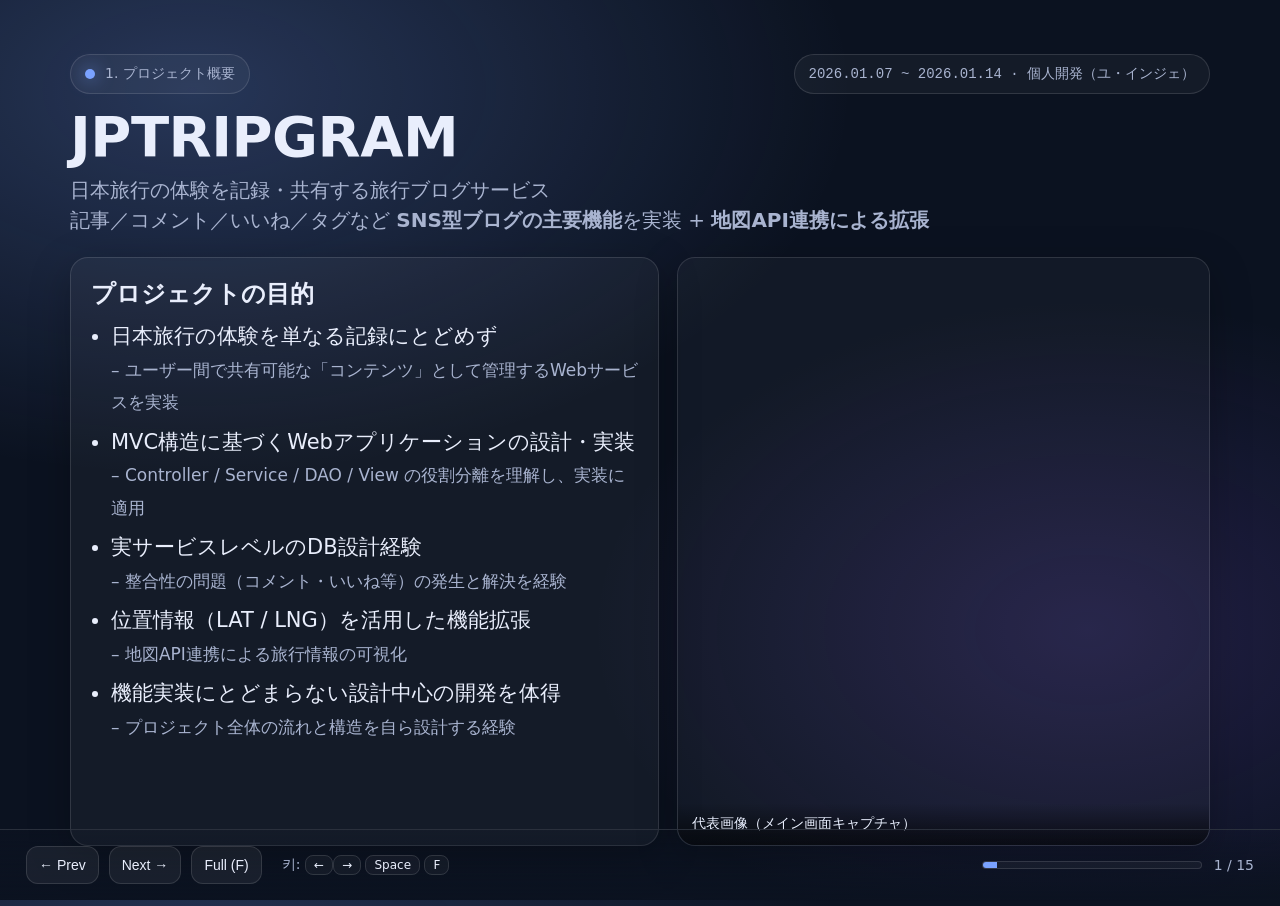
==== index.html @ 34caca85 "Rename ppt-jp.html to index.html" ====
<!doctype html>
<html lang="ko">
<head>
  <meta charset="utf-8" />
  <meta name="viewport" content="width=device-width,initial-scale=1" />
  <title>JPTRIPGRAM | 전체 발표 슬라이드</title>
  <style>
    :root{
      --bg:#0b1220; --text:#e9eefc; --muted:#a9b4d0;
      --accent:#7aa2ff; --line:rgba(255,255,255,.12);
      --card:rgba(255,255,255,.04);
    }
    *{box-sizing:border-box}
    html,body{height:100%; margin:0; font-family:system-ui,-apple-system,Segoe UI,Roboto,Helvetica,Arial,"Apple SD Gothic Neo","Noto Sans KR",sans-serif;}
    body{
      background:
        radial-gradient(1200px 700px at 15% 10%, rgba(122,162,255,.25), transparent 55%),
        radial-gradient(900px 600px at 85% 70%, rgba(139,92,246,.18), transparent 55%),
        var(--bg);
      color:var(--text);
      overflow:hidden;
    }
    .deck{height:100%; width:100%; position:relative;}
    .slide{
      position:absolute; inset:0;
      padding:54px 70px;
      display:flex; flex-direction:column;
      opacity:0; transform:translateY(8px) scale(.995);
      transition:opacity .25s ease, transform .25s ease;
      pointer-events:none;
    }
    .slide.active{opacity:1; transform:translateY(0) scale(1); pointer-events:auto;}

    /* Header */
    .top{display:flex; align-items:flex-start; justify-content:space-between; gap:24px;}
    .badge{display:inline-flex; gap:10px; align-items:center; padding:10px 14px; border:1px solid var(--line); border-radius:999px; background:rgba(255,255,255,.04); color:var(--muted); font-size:14px;}
    .dot{width:10px; height:10px; border-radius:50%; background:var(--accent); box-shadow:0 0 18px rgba(122,162,255,.9);}

    /* Typography */
    h1{font-size:56px; letter-spacing:-.5px; margin:10px 0 6px;}
    h2{font-size:44px; letter-spacing:-.4px; margin:6px 0 12px;}
    h3{font-size:24px; margin:0 0 10px;}
    p{margin:0; color:var(--muted); font-size:20px; line-height:1.5;}
    ul{margin:10px 0 0; padding-left:20px;}
    li{color:var(--text); font-size:21px; line-height:1.55; margin:8px 0;}
    li span{color:var(--muted); font-size:17px;}
    .mono{font-family:ui-monospace,SFMono-Regular,Menlo,Monaco,Consolas,"Liberation Mono","Courier New",monospace;}

	.techItem.wide{
  grid-column: span 2;        /* 🔥 가로 2칸 차지 */
}

.techItem.wide span{
  font-size:17px;             /* 살짝 키워도 안정 */
  white-space:nowrap;         /* 줄바꿈 방지 */
}
    /* Cards & Layout */
    .card{
      border:1px solid var(--line);
      background:var(--card);
      border-radius:18px;
      padding:20px 20px;
      box-shadow:0 12px 40px rgba(0,0,0,.25);
      min-height:0;
    }
    .grid{
      margin-top:22px;
      display:grid;
      gap:18px;
      grid-template-columns: 1.05fr .95fr;
      flex:1;
      min-height:0;
    }
    .shotLayout{margin-top:18px; display:grid; grid-template-columns: 1.15fr .85fr; gap:18px; flex:1; min-height:0;}
    .twoCol{display:grid; grid-template-columns:1fr 1fr; gap:18px; margin-top:18px; flex:1; min-height:0;}
    .spacer{height:14px}

    /* Media */
    .mediaFrame{
      border:1px solid var(--line);
      background:rgba(255,255,255,.03);
      border-radius:18px;
      overflow:hidden;
      box-shadow:0 12px 40px rgba(0,0,0,.25);
      position:relative;
      min-height:320px;
      min-height:0;
    }
    .mediaFrame.tall{min-height:430px;}  /* 너무 크게 잡으면 슬라이드가 넘쳐서 잘릴 수 있음 */
    .mediaFrame.small{min-height:240px;}

    /* ✅ 이미지: 안 잘리게(특히 MVC, ERD 같은 세로형) */
    .mediaFrame img{
      width:100%;
      height:100%;
      display:block;
      object-fit:contain;
      object-position:center;
      background:#fff;
    }

	.urlGrid{
  display:grid;
  grid-template-columns: 1fr 1fr 1fr;
  gap:18px;
  flex:1;
  min-height:0;
}
.urlCard{ padding:18px; }
.urlList{
  margin:10px 0 0;
  padding-left:0;
  list-style:none;
}
.urlList li{
  display:flex;
  align-items:baseline;
  gap:10px;
  padding:8px 0;
  border-bottom:1px dashed rgba(255,255,255,.10);
  font-size:16px;            /* 기존 li(21px)보다 줄여서 fit */
  margin:0;
}
.urlList li:last-child{ border-bottom:none; }

.urlList .mono{
  font-size:15px;
  color:#e9eefc;
  white-space:nowrap;
}
.urlList .lbl{
  color:rgba(233,238,252,.72);
  font-size:15px;
  overflow:hidden;
  text-overflow:ellipsis;
  white-space:nowrap;
}
.urlList .sep{ color:rgba(233,238,252,.35); }

.urlList .tag{
  margin-left:auto;
  font-size:12px;
  padding:2px 8px;
  border-radius:999px;
  border:1px solid rgba(255,255,255,.18);
  background:rgba(255,255,255,.06);
  color:rgba(233,238,252,.8);
}

.urlNote{
  margin-top:12px;
  color:rgba(233,238,252,.65);
  font-size:14px;
}
@media (max-width: 980px){
  .urlGrid{ grid-template-columns:1fr; }
  .urlList li{ font-size:15px; }
}
	
	
    /* ✅ 비디오: 기존대로 꽉 차게 */
    .mediaFrame video{
      width:100%;
      height:100%;
      display:block;
      object-fit:cover;
    }

    .caption{
      position:absolute; left:0; right:0; bottom:0;
      padding:12px 14px;
      background:linear-gradient(to top, rgba(0,0,0,.65), rgba(0,0,0,0));
      color:#eaf0ff;
      font-size:14px;
    }
    .placeholder{
      height:100%;
      display:flex; align-items:center; justify-content:center;
      color:rgba(233,238,252,.55);
      font-size:16px;
      border:2px dashed rgba(255,255,255,.18);
      border-radius:18px;
      margin:14px;
      text-align:center;
      padding:16px;
      background:rgba(255,255,255,.02);
    }
    .hint{font-size:14px; color:rgba(233,238,252,.7); margin-top:10px;}

    /* Tech Icons */
    .techGrid{margin-top:18px; display:grid; grid-template-columns:1fr 1fr; gap:18px; flex:1; min-height:0;}
    .techCard{
      border:1px solid var(--line);
      background:var(--card);
      border-radius:18px;
      padding:20px;
      box-shadow:0 12px 40px rgba(0,0,0,.25);
      min-height:0;
    }
    .iconRow{
	  display:grid;
	  grid-template-columns:repeat(4, minmax(0,1fr));
	  gap:16px;
	  margin-top:16px;
	}
    
    .techItem{
	  display:flex;
	  align-items:center;
	  gap:14px;
	  padding:18px 16px;          /* ⬅️ 높이 확보 */
	  border:1px solid var(--line);
	  border-radius:16px;
	  background:rgba(255,255,255,.04);
	}
    .techItem img{
	  width:38px;                 /* ⬅️ 28 → 38 */
	  height:38px;
	  object-fit:contain;
	  filter:drop-shadow(0 8px 18px rgba(0,0,0,.25));
	}

	.techItem span{
	  font-size:17px;             /* ⬅️ 16 → 17 */
	  font-weight:500;
	  color:var(--text);
	}

	.techText{
  display:flex;
  flex-direction:column;
  line-height:1.1;
}

/* 메인 이름 */
.techText .name{
  font-size:16px;
  color:var(--text);
}

/* 버전 (작게, 은은하게) */
.techText .version{
  font-size:12px;
  color:var(--muted);
  opacity:.85;
}
	
    .techNote{margin-top:14px; color:var(--muted); font-size:16px; line-height:1.5;}

    /* Footer */
    .footer{
      position:absolute; left:0; right:0; bottom:0;
      padding:16px 26px;
      display:flex; align-items:center; justify-content:space-between;
      border-top:1px solid var(--line);
      background:linear-gradient(to top, rgba(11,18,32,.88), rgba(11,18,32,0));
      font-size:14px; color:var(--muted);
    }
    .controls{display:flex; gap:10px; align-items:center;}
    button{
      border:1px solid var(--line); background:rgba(255,255,255,.06);
      color:var(--text); border-radius:12px; padding:10px 12px;
      cursor:pointer; font-size:14px;
    }
    button:hover{background:rgba(255,255,255,.10)}
    .progress{height:8px; width:220px; border-radius:999px; border:1px solid var(--line); overflow:hidden; background:rgba(255,255,255,.04)}
    .bar{height:100%; width:0%; background:var(--accent)}
    .kbd{border:1px solid var(--line); padding:2px 8px; border-radius:8px; background:rgba(255,255,255,.04); color:var(--text); font-size:12px;}

    @media (max-width: 980px){
      .slide{padding:26px 20px;}
      .grid,.shotLayout,.twoCol,.techGrid{grid-template-columns:1fr;}
      .iconRow{grid-template-columns:repeat(2, minmax(0,1fr));}
      h1{font-size:42px;}
      h2{font-size:34px;}
      li{font-size:19px;}
      p{font-size:18px;}
      .progress{display:none;}
      .mediaFrame{min-height:220px;}
      .mediaFrame.tall{min-height:260px;}
    }
  </style>
</head>

<body>
  <div class="deck" id="deck">

    <!-- ✅ 1. 프로젝트 개요 -->
    <section class="slide active">
  <div class="top">
    <div class="badge"><span class="dot"></span> 1. プロジェクト概要</div>
    <div class="badge mono">2026.01.07 ~ 2026.01.14 · 個人開発（ユ・インジェ）</div>
  </div>
  <h1>JPTRIPGRAM</h1>
  <p>
    日本旅行の体験を記録・共有する旅行ブログサービス<br/>
    記事／コメント／いいね／タグなど
    <b>SNS型ブログの主要機能</b>を実装 +
    <b>地図API連携による拡張</b>
  </p>

  <div class="grid">
    <div class="card">
      <h3>プロジェクトの目的</h3>
      <ul>
        <li>
          日本旅行の体験を単なる記録にとどめず
          <br>
          <span>– ユーザー間で共有可能な「コンテンツ」として管理するWebサービスを実装</span>
        </li>
        <li>
          MVC構造に基づくWebアプリケーションの設計・実装
          <br>
          <span>– Controller / Service / DAO / View の役割分離を理解し、実装に適用</span>
        </li>
        <li>
          実サービスレベルのDB設計経験
          <br>
          <span>– 整合性の問題（コメント・いいね等）の発生と解決を経験</span>
        </li>
        <li>
          位置情報（LAT / LNG）を活用した機能拡張
          <br>
          <span>– 地図API連携による旅行情報の可視化</span>
        </li>
        <li>
          機能実装にとどまらない設計中心の開発を体得
          <br>
          <span>– プロジェクト全体の流れと構造を自ら設計する経験</span>
        </li>
      </ul>
    </div>

    <div class="mediaFrame tall">
      <img src="slides/assets/images/cover.png" alt="代表画像（メイン画面キャプチャ）"
           onerror="this.remove(); this.parentElement.querySelector('.placeholder').style.display='flex';" />
      <div class="placeholder" style="display:none;">
        assets/cover.png<br/>メイン画面キャプチャ（代表画像）を入れてください
      </div>
      <div class="caption">代表画像（メイン画面キャプチャ）</div>
    </div>
  </div>
</section>


    <!-- ✅ 1-1. (데모) 메인화면 동영상 -->
    <section class="slide">
  <div class="top">
    <div class="badge"><span class="dot"></span> デモ動画</div>
  </div>
  <h2>メイン画面デモ</h2>
  <p>サービスの流れ（一覧 → 詳細 → インタラクション）を短くデモします。</p>

  <div class="mediaFrame tall" style="flex:1; margin-top:18px;">
    <video
      src="slides/assets/images/main.mp4"
      poster="slides/assets/main-poster.png"
      controls
      preload="metadata"
      onerror="this.remove(); this.parentElement.querySelector('.placeholder').style.display='flex';"
    ></video>
    <div class="placeholder" style="display:none;">
      assets/main.mp4<br/>メイン画面の動画を入れてください
    </div>
    <div class="caption">メイン画面動画</div>
  </div>
  <div class="hint">
    キー：<span class="kbd">F</span> 全画面 /
    <span class="kbd">→</span> 次のスライド
  </div>
</section>


    <!-- ✅ 2. 개발 환경 및 사용 기술 (아이콘) -->
    <section class="slide">
  <div class="top">
    <div class="badge"><span class="dot"></span> 2. 開発環境・使用技術</div>
  </div>
  <h2>開発環境・使用技術</h2>

  <div class="techGrid">
    <div class="techCard">
      <h3>開発環境</h3>
      <div class="iconRow">
        <div class="techItem">
          <img src="https://cdn.jsdelivr.net/gh/devicons/devicon/icons/apple/apple-original.svg" alt="macOS">
          <span>macOS</span>
        </div>
        <div class="techItem">
          <img src="https://cdn.jsdelivr.net/gh/devicons/devicon/icons/eclipse/eclipse-original.svg" alt="Eclipse">
          <span>Eclipse 24-09</span>
        </div>
        <div class="techItem">
          <img src="https://cdn.jsdelivr.net/gh/devicons/devicon/icons/tomcat/tomcat-original.svg" alt="Tomcat">
          <span>Tomcat 9</span>
        </div>
        <div class="techItem">
          <img src="https://cdn.jsdelivr.net/gh/devicons/devicon/icons/oracle/oracle-original.svg" alt="Oracle">
          <span>Oracle DB</span>
        </div>
        <div class="techItem wide">
          <img src="slides/assets/icons/sql.png" alt="Oracle SQL Developer">
          <div class="techText">
            <span class="name">SQL Developer</span>
            <span class="version">v24.3.1.347</span>
          </div>
        </div>
      </div>
      <div class="techNote">OS / IDE / WAS / DB を中心に整理しました。</div>
    </div>

    <div class="techCard">
      <h3>使用技術</h3>
      <div class="iconRow">
        <div class="techItem">
          <img src="https://cdn.jsdelivr.net/gh/devicons/devicon/icons/html5/html5-original.svg" alt="HTML5">
          <span>HTML5</span>
        </div>
        <div class="techItem">
          <img src="https://cdn.jsdelivr.net/gh/devicons/devicon/icons/css3/css3-original.svg" alt="CSS3">
          <span>CSS3</span>
        </div>
        <div class="techItem">
          <img src="https://cdn.jsdelivr.net/gh/devicons/devicon/icons/javascript/javascript-original.svg" alt="JavaScript">
          <span>Java<br>Script</span>
        </div>
        <div class="techItem">
          <img src="https://cdn.jsdelivr.net/gh/devicons/devicon/icons/java/java-original.svg" alt="JSP">
          <span>JSP / JSTL</span>
        </div>
        <div class="techItem">
          <img src="https://cdn.jsdelivr.net/gh/devicons/devicon/icons/java/java-original.svg" alt="Java">
          <span>Java17/<br>Servlet/<br>JDBC</span>
        </div>
        <div class="techItem">
          <img src="https://cdn.jsdelivr.net/gh/devicons/devicon/icons/oracle/oracle-original.svg" alt="Oracle SQL">
          <span>Oracle SQL</span>
        </div>
        <div class="techItem">
          <img src="https://simpleicons.org/icons/leaflet.svg" alt="Leaflet">
          <span>Leaflet Open<br>Street<br>Map</span>
        </div>
        <div class="techItem">
          <img src="https://unpkg.com/@lobehub/icons-static-png@latest/light/openai.png" alt="ChatGPT">
          <span>Chat<br>GPT</span>
        </div>
      </div>

      <div class="techNote">
        <b>フレームワークを使わず、純粋なMVC構造</b>で実装しました。<br/>
        セッションベースのログイン / 画像ファイルアップロードを含みます。
      </div>
    </div>
  </div>

  <div class="hint">アイコンは外部リンク（CDN）を利用しています。</div>
</section>


    <!-- ✅ 3. MVC 패턴 및 시스템 구조 -->
    <section class="slide">
  <div class="top">
    <div class="badge"><span class="dot"></span> 3. MVCパターン・システム構成</div>
  </div>
  <h2>MVCパターン・システム構成</h2>

  <div class="grid">
    <div class="card">
      <h3>構成の説明</h3>
      <ul>
        <li><b>Controller（Servlet）</b>：リクエストURLの処理、Service呼び出し、View連携</li>
        <li><b>Service</b>：ビジネスロジック処理、DAO呼び出しの分離</li>
        <li><b>DAO</b>：DBアクセス専任、SQL／ResultSet処理</li>
        <li><b>View（JSP）</b>：JSTLベースの出力／UI提供</li>
      </ul>
      <div class="spacer"></div>
      <h3>リクエストの流れ</h3>
      <p class="mono" style="font-size:16px; line-height:1.6; color:rgba(233,238,252,.8);">
        Client → Controller → Service → DAO → DB<br/>
        &nbsp;&nbsp;&nbsp;&nbsp;&nbsp;&nbsp;&nbsp;&nbsp;&nbsp;&nbsp;&nbsp;&nbsp;&nbsp;&nbsp;&nbsp;&nbsp;&nbsp;&nbsp;&nbsp;&nbsp;&nbsp;&nbsp;&nbsp;&nbsp;↓<br/>
        &nbsp;&nbsp;&nbsp;&nbsp;&nbsp;&nbsp;&nbsp;&nbsp;&nbsp;&nbsp;&nbsp;&nbsp;&nbsp;&nbsp;&nbsp;&nbsp;&nbsp;&nbsp;&nbsp;&nbsp;&nbsp;&nbsp;JSP（View）
      </p>
    </div>

    <div class="mediaFrame tall">
      <img src="slides/assets/images/mvc.png" alt="MVCダイアグラム"
           onerror="this.remove(); this.parentElement.querySelector('.placeholder').style.display='flex';" />
      <div class="placeholder" style="display:none;">MVCダイアグラム</div>
      <div class="caption">MVC構成ダイアグラム</div>
    </div>
  </div>
</section>


    <!-- ✅ 4. DB 설계 -->
   <section class="slide">
  <div class="top">
    <div class="badge"><span class="dot"></span> 4. DB設計</div>
  </div>
  <h2>DB設計（ERD）</h2>

  <div class="grid" style="grid-template-columns: 1.15fr .85fr;">
    <div class="mediaFrame tall">
      <img src="slides/assets/images/erd.png" alt="ERD"
           onerror="this.remove(); this.parentElement.querySelector('.placeholder').style.display='flex';" />
      <div class="placeholder" style="display:none;">
        slides/assets/erd.png<br/>ERD画像を入れてください
      </div>
      <div class="caption">主要テーブルの関連（ERD）</div>
    </div>

    <div class="card">
      <h3>主要テーブル</h3>
      <ul>
        <li>JPMEMBER：会員</li>
        <li>JPBLOG：旅行記事</li>
        <li>JPCOMMENT：コメント</li>
        <li>JPBLOG_LIKE：いいね</li>
        <li>JPBLOG_TAG：タグ</li>
      </ul>
      <div class="spacer"></div>
      <h3>設計の特徴</h3>
      <ul>
        <li>記事中心の設計（コメント／いいね／タグ → BNO参照）</li>
        <li><b>MEMBER と COMMENT を直接FKで結合しない</b>（退会会員のデータ保持が目的）</li>
        <li>座標（LAT / LNG）カラムによる地図機能拡張</li>
      </ul>
    </div>
  </div>
</section>


    <!-- ✅ 5. URL 설계 -->
	<section class="slide">
  <div class="top">
    <div class="badge"><span class="dot"></span> 5. URL設計</div>
  </div>
  <h2>URL設計</h2>
  <p style="margin:0;color:rgba(233,238,252,.75);font-size:18px;">
    機能ごとにPrefixを統一し、処理／ページを
    <span class="mono">*.do / *pro.do</span> に分離しました。
  </p>

  <div class="urlGrid" style="margin-top:18px;">
    <!-- 会員 -->
    <div class="card urlCard">
      <h3>会員（jpmem）</h3>
      <ul class="urlList">
        <li><span class="mono">/jpmem/login.do</span><span class="sep">·</span><span class="lbl">ログインページ</span></li>
        <li><span class="mono">/jpmem/loginpro.do</span><span class="sep">·</span><span class="lbl">ログイン処理</span></li>
        <li><span class="mono">/jpmem/join.do</span><span class="sep">·</span><span class="lbl">会員登録</span></li>
        <li><span class="mono">/jpmem/mypage.do</span><span class="sep">·</span><span class="lbl">マイページ</span></li>
        <li><span class="mono">/jpmem/edit.do</span><span class="sep">·</span><span class="lbl">情報編集</span></li>
        <li><span class="mono">/jpmem/useridcheck.do</span><span class="tag">AJAX</span><span class="lbl">重複チェック</span></li>
      </ul>
      <div class="urlNote">その他：
        <span class="mono">logout.do / editpro.do / withdraw.do</span>
      </div>
    </div>

    <!-- 記事 -->
    <div class="card urlCard">
      <h3>記事（jpblog）</h3>
      <ul class="urlList">
        <li><span class="mono">/jpblog/list.do</span><span class="sep">·</span><span class="lbl">一覧</span></li>
        <li><span class="mono">/jpblog/view.do</span><span class="sep">·</span><span class="lbl">詳細</span></li>
        <li><span class="mono">/jpblog/write.do</span><span class="sep">·</span><span class="lbl">作成</span></li>
        <li><span class="mono">/jpblog/writepro.do</span><span class="sep">·</span><span class="lbl">作成処理</span></li>
        <li><span class="mono">/jpblog/update.do</span><span class="sep">·</span><span class="lbl">編集</span></li>
        <li><span class="mono">/jpblog/updatepro.do</span><span class="sep">·</span><span class="lbl">編集処理</span></li>
      </ul>
      <div class="urlNote">その他：<span class="mono">delete.do</span></div>
    </div>

    <!-- インタラクション -->
    <div class="card urlCard">
      <h3>インタラクション</h3>
      <ul class="urlList">
        <li><span class="mono">/jpblog/commentWrite.do</span><span class="sep">·</span><span class="lbl">コメント登録</span></li>
        <li><span class="mono">/jpblog/commentDelete.do</span><span class="sep">·</span><span class="lbl">コメント削除</span></li>
        <li><span class="mono">/jpblog/like.do</span><span class="sep">·</span><span class="lbl">いいねトグル</span></li>
      </ul>

      <div class="urlNote">
        ルール：
        <span class="mono">*.do</span>（ページ） /
        <span class="mono">*pro.do</span>（処理）
      </div>
    </div>
  </div>

  <div class="hint">
    Prefix（ドメイン）基準で分離し、保守性と拡張性を確保しました。
  </div>
</section>

	

    <!-- ✅ 6. 주요 기능 구현 상세 -->
   <section class="slide">
  <div class="top">
    <div class="badge"><span class="dot"></span> 6. 主要機能の実装詳細</div>
  </div>
  <h2>主要機能の実装詳細</h2>
  <p>主要な画面を基準に機能を説明します。</p>

  <div class="twoCol" style="margin-top:18px;">
    <div class="card">
      <h3>会員機能</h3>
      <ul>
        <li>
          セッションベース認証
          <br>
          <span>– ログイン状態をサーバーで管理し、権限別にアクセス制御</span>
        </li>
        <li>
          会員登録 / ログイン / ログアウト
          <br>
          <span>– 重複IDチェックおよび入力値のバリデーションを適用</span>
        </li>
        <li>
          マイページ（自分の記事 / いいね一覧）
          <br>
          <span>– ユーザー基準でのデータ取得および管理</span>
        </li>
        <li>
          プロフィール編集
          <br>
          <span>– 会員情報変更後、セッションへ反映</span>
        </li>
      </ul>
    </div>
    
    <div class="card">
      <h3>記事機能</h3>
      <ul>
        <li>
          旅行記事のCRUD
          <br>
          <span>– 作成 / 閲覧 / 編集 / 削除の一連の処理を実装</span>
        </li>
        <li>
          地図API連携
          <br>
          <span>– DB上の座標（LAT / LNG）に基づく位置情報の可視化</span>
        </li>
        <li>
          画像アップロードおよびプレビュー
          <br>
          <span>– サーバー保存およびアップロードファイル管理</span>
        </li>
        <li>
          コメント登録 / 削除、いいねトグル
          <br>
          <span>– 非会員アクセス制限および重複防止処理</span>
        </li>
        <li>
          タグベース分類、閲覧数管理
          <br>
          <span>– 記事の探索性および統計データの管理</span>
        </li>
      </ul>
    </div>

    <div class="hint">次のスライドから画面キャプチャで機能を紹介します。</div>
</section>


    <!-- 6-1 로그인 화면 -->
   <section class="slide">
  <div class="top">
    <div class="badge"><span class="dot"></span> 6. 主要機能 - ログイン</div>
  </div>
  <h2>ログイン画面</h2>

  <div class="shotLayout">
    <div class="mediaFrame">
      <video
        src="slides/assets/images/member.mp4"
        poster="slides/assets/main-poster.png"
        controls
        preload="metadata"
        onerror="this.remove(); this.parentElement.querySelector('.placeholder').style.display='flex';"
      ></video>
      <div class="placeholder" style="display:none;">
        assets/login.png<br/>ログイン画面のキャプチャを入れてください
      </div>
      <div class="caption">ログイン／会員登録画面</div>
    </div>

    <div class="card">
      <h3>実装ポイント</h3>
      <ul>
        <li>セッションベースのログイン処理</li>
        <li>ログイン状態に応じたメニュー／機能制御</li>
        <li>会員登録（Join）機能の実装および入力値バリデーション</li>
        <li>重複IDチェックによるアカウントの整合性確保</li>
        <li>権限（Role）拡張を考慮した構造設計</li>
        <li>ログアウト時のセッション無効化処理</li>
      </ul>
    </div>
  </div>
</section>


    <!-- 6-2 글쓰기 화면 -->
    <section class="slide">
  <div class="top">
    <div class="badge"><span class="dot"></span> 6. 主要機能 - 作成</div>
  </div>
  <h2>作成画面</h2>

  <div class="shotLayout">
    <div class="mediaFrame">
      <video
        src="slides/assets/images/writer.mp4"
        poster="slides/assets/main-poster.png"
        controls
        preload="metadata"
        onerror="this.remove(); this.parentElement.querySelector('.placeholder').style.display='flex';"
      ></video>
      <div class="placeholder" style="display:none;">
        assets/write.png<br/>作成画面のキャプチャを入れてください
      </div>
      <div class="caption">記事作成 / 画像アップロード</div>
    </div>

    <div class="card">
      <h3>実装ポイント</h3>
      <ul>
        <li>記事の作成 / 編集 / 削除（CRUD）</li>
        <li>画像アップロードおよびサーバー保存処理</li>
        <li>カテゴリ（CITY / FESTIVAL / FOOD）の分岐</li>
        <li>地図API連携による位置情報の可視化</li>
        <li>座標（LAT / LNG）に基づく記事位置管理</li>
      </ul>
    </div>
  </div>
</section>


    <!-- 6-3 상세 화면 -->
   <section class="slide">
  <div class="top">
    <div class="badge"><span class="dot"></span> 6. 主要機能 - 詳細</div>
  </div>
  <h2>詳細画面</h2>

  <div class="shotLayout">
    <div class="mediaFrame">
      <video
        src="slides/assets/images/view.mp4"
        poster="slides/assets/main-poster.png"
        controls
        preload="metadata"
        onerror="this.remove(); this.parentElement.querySelector('.placeholder').style.display='flex';"
      ></video>
      <div class="placeholder" style="display:none;">
        assets/view.png<br/>詳細画面のキャプチャを入れてください
      </div>
      <div class="caption">記事詳細 / コメント / いいね</div>
    </div>

    <div class="card">
      <h3>実装ポイント</h3>
      <ul>
        <li>閲覧数の増加処理</li>
        <li>コメント登録 / 削除機能の実装</li>
        <li>いいねトグル処理（重複防止ロジック設計）</li>
        <li>タグベースの記事分類および拡張構造</li>
        <li>Instagram UI を参考にした記事詳細（View）ページ設計</li>
        <li>CSS衝突回避のためのエリア別レイアウト分離</li>
        <li>本文エリアの独立スクロールによる可読性向上</li>
        <li>コメントのページング対応による大量データ処理</li>
      </ul>
    </div>
  </div>
</section>


    <!-- 6-4 마이페이지 -->
   <section class="slide">
  <div class="top">
    <div class="badge"><span class="dot"></span> 6. 主要機能 - マイページ</div>
  </div>
  <h2>マイページ</h2>

  <div class="shotLayout">
    <div class="mediaFrame">
      <video
        src="slides/assets/images/mypage.mp4"
        poster="slides/assets/main-poster.png"
        controls
        preload="metadata"
        onerror="this.remove(); this.parentElement.querySelector('.placeholder').style.display='flex';"
      ></video>
      <div class="placeholder" style="display:none;">
        assets/mypage.png<br/>マイページ画面のキャプチャを入れてください
      </div>
      <div class="caption">マイページ（自分の記事 / いいね など）</div>
    </div>

    <div class="card">
      <h3>実装ポイント</h3>
      <ul>
        <li>
          ログインユーザー基準のデータ取得
          <br>
          <span>– セッション情報を基にしたパーソナライズドデータ提供</span>
        </li>
        <li>
          自分が作成した記事一覧の表示
          <br>
          <span>– 記事ごとのコメント数を併せて表示し、活動状況を可視化</span>
        </li>
        <li>
          自分のコメント / いいねした記事の管理
          <br>
          <span>– ユーザーの活動履歴を一画面で確認可能</span>
        </li>
        <li>
          ユーザープロフィール情報の表示
          <br>
          <span>– 会員登録時に設定したプロフィール情報を反映</span>
        </li>
        <li>
          プロフィール機能の拡張を考慮した構造
          <br>
          <span>– 将来的なフォロー・通知機能の拡張を想定した設計</span>
        </li>
      </ul>
    </div>
  </div>
</section>


    <!-- ✅ 7. 핵심 구현 사항 -->
   <section class="slide">
  <div class="top">
    <div class="badge"><span class="dot"></span> 7. 主要な実装ポイント</div>
  </div>
  <h2>主要な実装ポイント</h2>

  <div class="twoCol" style="margin-top:18px;">
    <div class="card">
      <h3>サーバー / DB</h3>
      <ul>
        <li>
          セッションベースの認証処理<br>
          <span>– ログイン状態をサーバーで管理し、権限別にアクセス制御を実装</span>
        </li>
        <li>
          Oracle Sequence を活用したPK管理<br>
          <span>– 同時リクエスト環境でも重複しないキー生成を保証</span>
        </li>
        <li>
          複数テーブルの関連設計（コメント／いいね／タグ）<br>
          <span>– 記事中心の構造で拡張性とデータ整合性を考慮</span>
        </li>
      </ul>
    </div>

    <div class="card">
      <h3>View / UI</h3>
      <ul>
        <li>
          JSTL + EL によるデータレンダリング<br>
          <span>– JSPでのJavaコード使用を最小限に抑え、可読性を向上</span>
        </li>
        <li>
          カテゴリ分岐：CITY / FESTIVAL / FOOD<br>
          <span>– 単一構造で多様なコンテンツを管理できるよう設計</span>
        </li>
        <li>
          共通CSS / ページ別CSSの分離<br>
          <span>– スタイル衝突を防ぎ、保守性を高める構成</span>
        </li>
      </ul>
    </div>
  </div>
</section>



    <!-- ✅ 9. 현재 한계 및 개선 방향 + 지도 API -->
   <section class="slide">
  <div class="top">
    <div class="badge"><span class="dot"></span> 8. 現在の課題と改善方針</div>
  </div>
  <h2>現在の課題と改善方針</h2>

  <div class="grid" style="grid-template-columns: 1fr 1fr; margin-top:18px;">

    <!-- 現在の課題 -->
    <div class="card">
      <h3>現状（課題）</h3>
      <ul>
        <li>コメント／いいね操作時にページ全体が再読み込みされる</li>
        <li>UX低下：インタラクションが即時反映されず、操作の流れが途切れる</li>
        <li>サーバーリクエスト増加：全体再レンダリング／クエリ再実行による非効率</li>
        <li>コメント数増加に伴う画面ロード／スクロールの体感性能低下</li>
      </ul>

      <div class="spacer"></div>
      <h3>原因</h3>
      <ul>
        <li>JSPベースのページレンダリング中心構造</li>
        <li>コメント／いいね処理が「ページ単位のリクエスト」に集約されている</li>
      </ul>
    </div>

    <!-- 改善 + 将来機能 -->
    <div class="card">
      <h3>改善計画</h3>
      <ul>
        <li>AJAX導入：コメント／いいねを非同期処理し即時反映</li>
        <li>JSONレスポンスによる「必要な領域のみ」の部分更新</li>
        <li>RESTエンドポイント分離による機能単位の拡張性確保</li>
        <li>重複防止／同時実行を考慮したいいねトグルロジックの安定化</li>
      </ul>

      <div class="spacer"></div>
      <h3>今後の追加機能</h3>
      <ul>
        <li>フォロー／フォロワー機能：ユーザー関係に基づくフィード構成</li>
        <li>マイフィード（タイムライン）：フォロー中ユーザーの記事一覧</li>
        <li>通知機能：いいね／コメント／フォローのイベント通知</li>
      </ul>

      <div class="hint">
        目標：「リロード不要のUX」＋「SNS型機能を拡張可能な構造」
      </div>
    </div>

  </div>
</section>



    <!-- ✅ 10. 배운 점과 성장 -->
   <section class="slide">
  <div class="top">
    <div class="badge"><span class="dot"></span> 9. 学んだことと成長</div>
  </div>
  <h2>学んだことと成長</h2>

  <div class="grid" style="grid-template-columns: 1fr 1fr; margin-top:18px;">

    <!-- 左：学び -->
    <div class="card">
      <h3>学んだことと成長</h3>
      <ul>
        <li>
          MVCリクエストフローの理解
          <br>
          <span>– Controller → Service → DAO → View の構造を実感</span>
        </li>
        <li>
          設計の重要性を認識
          <br>
          <span>– 機能追加時のDB構造変更コストを体験</span>
        </li>
        <li>
          タグ機能の実装経験
          <br>
          <span>– 多対多関係設計の難しさを学習</span>
        </li>
        <li>
          問題解決能力の向上
          <br>
          <span>– トラブル原因の分析と構造的改善を経験</span>
        </li>
      </ul>
    </div>

    <!-- 右：要約 -->
    <div class="card">
      <h3>一言でまとめると</h3>
      <ul>
        <li>「MVC構造をなぞる段階から」</li>
        <li>→「自ら設計し、つなげられる段階へ成長」</li>
      </ul>

      <div class="spacer"></div>

      <h3>次の目標</h3>
      <ul>
        <li>AJAXベースの非同期処理導入</li>
        <li>外部APIの積極的な活用</li>
        <li>設計中心の開発スタイルを継続</li>
      </ul>
    </div>

  </div>
</section>



    <!-- ✅ 11. まとめ -->
<section class="slide">
  <div class="top">
    <div class="badge"><span class="dot"></span> 10. まとめ</div>
  </div>
  <h2>まとめ</h2>

  <div class="grid" style="grid-template-columns: 1fr 1fr; margin-top:18px;">
    <div class="card">
      <ul>
        <li>JPTRIPGRAMは実運用可能な旅行ブログサービス</li>
        <li>個人開発で企画 → 設計 → 実装 → デバッグまで一貫して経験</li>
        <li>今後はフレームワークベースでの拡張を予定</li>
      </ul>
      <div class="spacer"></div>
      <p style="font-size:22px; font-weight:600;">
        本プロジェクトを足がかりに
      </p>
      <p style="font-size:22px; font-weight:600;">
        さらに完成度の高いサービスとして、またお目にかかります。
      </p>
      <div class="spacer"></div>
      <p style="font-size:20px; color:rgba(233,238,252,.85);">
        ご清聴ありがとうございました。Q&amp;A
      </p>
    </div>

    <div class="mediaFrame tall">
      <img src="slides/assets/images/LOGO.png" alt="エンディング画像（任意）"
           onerror="this.remove(); this.parentElement.querySelector('.placeholder').style.display='flex';" />
      <div class="placeholder" style="display:none;">
        assets/ending.png（任意）<br/>エンディング用画像（メインキャプチャの再利用も可）
      </div>
    </div>
  </div>
</section>


    <!-- ✅ 공통 Footer / Controls -->
    <div class="footer">
      <div class="controls">
        <button id="prevBtn">← Prev</button>
        <button id="nextBtn">Next →</button>
        <button id="fsBtn">Full (F)</button>
        <span style="margin-left:10px;color:var(--muted)">
          키: <span class="kbd">←</span><span class="kbd">→</span> <span class="kbd">Space</span> <span class="kbd">F</span>
        </span>
      </div>
      <div style="display:flex; align-items:center; gap:12px;">
        <div class="progress"><div class="bar" id="bar"></div></div>
        <div><span id="idx">1</span> / <span id="total">1</span></div>
      </div>
    </div>

  </div>

  <script>
    const slides = Array.from(document.querySelectorAll('.slide'));
    const total = slides.length;
    const idxEl = document.getElementById('idx');
    const totalEl = document.getElementById('total');
    const bar = document.getElementById('bar');
    totalEl.textContent = total;

    function clamp(n, min, max){ return Math.max(min, Math.min(max, n)); }

    let current = 0;

    function pauseAllVideos(){
      document.querySelectorAll('video').forEach(v => { try{ v.pause(); }catch(e){} });
    }

    function show(n){
      n = clamp(n, 0, total-1);
      pauseAllVideos();
      slides.forEach((s,i)=> s.classList.toggle('active', i===n));
      idxEl.textContent = (n+1);
      bar.style.width = ((n+1)/total*100) + '%';
      location.hash = '#' + (n+1);
      current = n;
    }

    function next(){ show(current+1); }
    function prev(){ show(current-1); }

    document.getElementById('nextBtn').addEventListener('click', next);
    document.getElementById('prevBtn').addEventListener('click', prev);

    function toggleFull(){
      if(!document.fullscreenElement) document.documentElement.requestFullscreen?.();
      else document.exitFullscreen?.();
    }
    document.getElementById('fsBtn').addEventListener('click', toggleFull);

    window.addEventListener('keydown', (e)=>{
      const k = e.key;
      if(k === 'ArrowRight' || k === ' ' || k === 'PageDown'){ e.preventDefault(); next(); }
      if(k === 'ArrowLeft' || k === 'PageUp'){ e.preventDefault(); prev(); }
      if(k.toLowerCase() === 'f'){ e.preventDefault(); toggleFull(); }
    });

    function initFromHash(){
      const h = location.hash.replace('#','');
      const n = parseInt(h, 10);
      if(!Number.isNaN(n)) show(n-1);
      else show(0);
    }
    window.addEventListener('hashchange', initFromHash);
    initFromHash();
  </script>
</body>
</html>
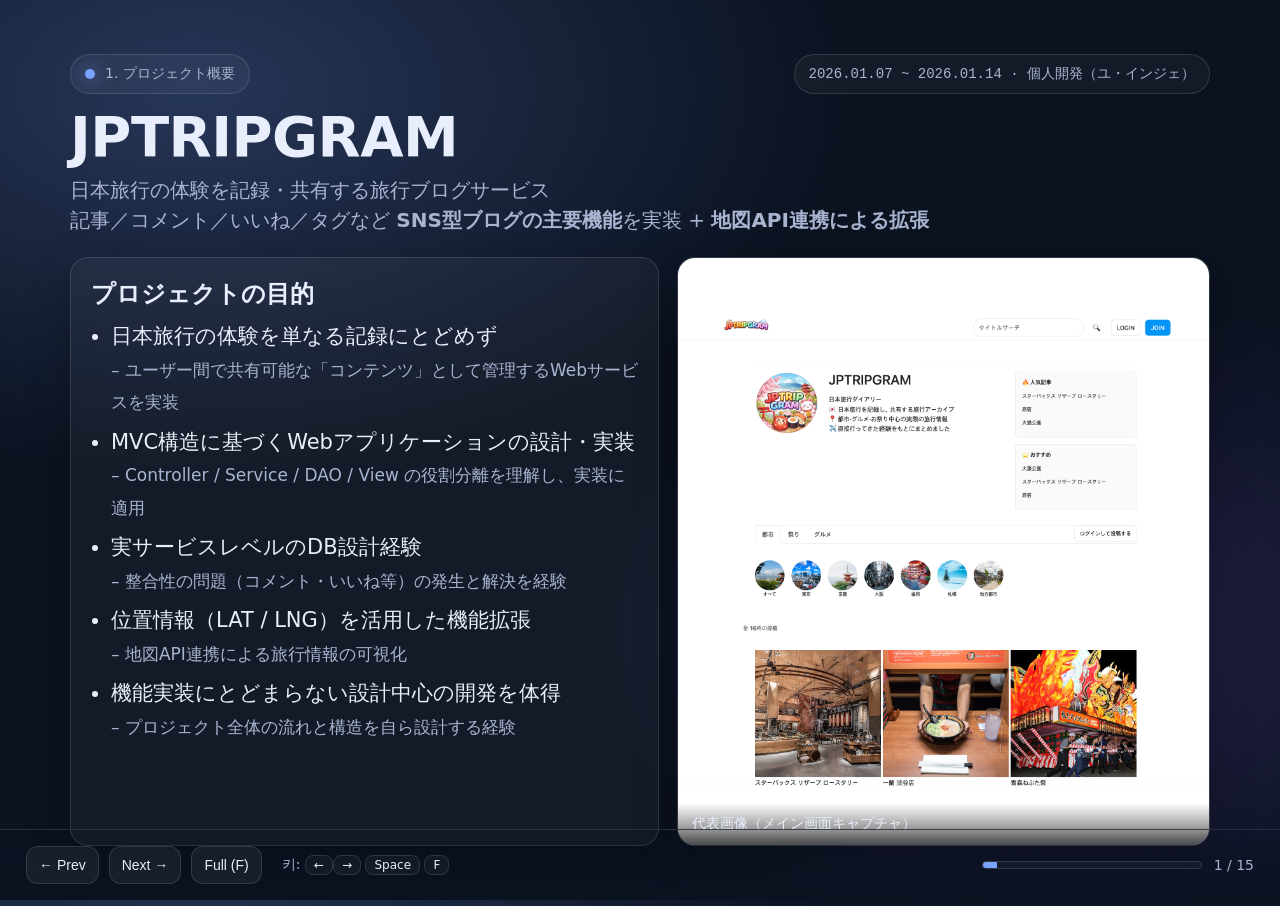
==== commit 8c3a5f65: "Rename ppt-jp.html to index.html" ====
--- a/index.html
+++ b/index.html
@@ -352,13 +352,15 @@
   <p>サービスの流れ（一覧 → 詳細 → インタラクション）を短くデモします。</p>
 
   <div class="mediaFrame tall" style="flex:1; margin-top:18px;">
-    <video
-      src="slides/assets/images/main.mp4"
-      poster="slides/assets/main-poster.png"
-      controls
-      preload="metadata"
-      onerror="this.remove(); this.parentElement.querySelector('.placeholder').style.display='flex';"
-    ></video>
+    <iframe
+	  width="100%"
+	  height="100%"
+	  src="https://www.youtube.com/embed/fZ2vJ2tIFTM"
+	  title="YouTube video player"
+	  frameborder="0"
+	  allow="accelerometer; autoplay; clipboard-write; encrypted-media; gyroscope; picture-in-picture"
+	  allowfullscreen>
+	</iframe>
     <div class="placeholder" style="display:none;">
       assets/main.mp4<br/>メイン画面の動画を入れてください
     </div>
@@ -675,13 +677,15 @@
 
   <div class="shotLayout">
     <div class="mediaFrame">
-      <video
-        src="slides/assets/images/member.mp4"
-        poster="slides/assets/main-poster.png"
-        controls
-        preload="metadata"
-        onerror="this.remove(); this.parentElement.querySelector('.placeholder').style.display='flex';"
-      ></video>
+     <iframe
+	  width="100%"
+	  height="100%"
+	  src="https://www.youtube.com/embed/kLN1Bs8sX_U"
+	  title="YouTube video player"
+	  frameborder="0"
+	  allow="accelerometer; autoplay; clipboard-write; encrypted-media; gyroscope; picture-in-picture"
+	  allowfullscreen>
+	</iframe>
       <div class="placeholder" style="display:none;">
         assets/login.png<br/>ログイン画面のキャプチャを入れてください
       </div>
@@ -712,13 +716,15 @@
 
   <div class="shotLayout">
     <div class="mediaFrame">
-      <video
-        src="slides/assets/images/writer.mp4"
-        poster="slides/assets/main-poster.png"
-        controls
-        preload="metadata"
-        onerror="this.remove(); this.parentElement.querySelector('.placeholder').style.display='flex';"
-      ></video>
+      <iframe
+	  width="100%"
+	  height="100%"
+	  src="https://www.youtube.com/embed/OwVlPCw-eKU"
+	  title="YouTube video player"
+	  frameborder="0"
+	  allow="accelerometer; autoplay; clipboard-write; encrypted-media; gyroscope; picture-in-picture"
+	  allowfullscreen>
+	</iframe>
       <div class="placeholder" style="display:none;">
         assets/write.png<br/>作成画面のキャプチャを入れてください
       </div>
@@ -748,13 +754,15 @@
 
   <div class="shotLayout">
     <div class="mediaFrame">
-      <video
-        src="slides/assets/images/view.mp4"
-        poster="slides/assets/main-poster.png"
-        controls
-        preload="metadata"
-        onerror="this.remove(); this.parentElement.querySelector('.placeholder').style.display='flex';"
-      ></video>
+     <iframe
+	  width="100%"
+	  height="100%"
+	  src="https://www.youtube.com/embed/C0XNpZ9W-tY"
+	  title="YouTube video player"
+	  frameborder="0"
+	  allow="accelerometer; autoplay; clipboard-write; encrypted-media; gyroscope; picture-in-picture"
+	  allowfullscreen>
+	</iframe>
       <div class="placeholder" style="display:none;">
         assets/view.png<br/>詳細画面のキャプチャを入れてください
       </div>
@@ -787,14 +795,15 @@
 
   <div class="shotLayout">
     <div class="mediaFrame">
-      <video
-        src="slides/assets/images/mypage.mp4"
-        poster="slides/assets/main-poster.png"
-        controls
-        preload="metadata"
-        onerror="this.remove(); this.parentElement.querySelector('.placeholder').style.display='flex';"
-      ></video>
-      <div class="placeholder" style="display:none;">
+      <iframe
+	  width="100%"
+	  height="100%"
+	  src="https://www.youtube.com/embed/QVf6YRdM88U"
+	  title="YouTube video player"
+	  frameborder="0"
+	  allow="accelerometer; autoplay; clipboard-write; encrypted-media; gyroscope; picture-in-picture"
+	  allowfullscreen>
+	</iframe>      <div class="placeholder" style="display:none;">
         assets/mypage.png<br/>マイページ画面のキャプチャを入れてください
       </div>
       <div class="caption">マイページ（自分の記事 / いいね など）</div>
